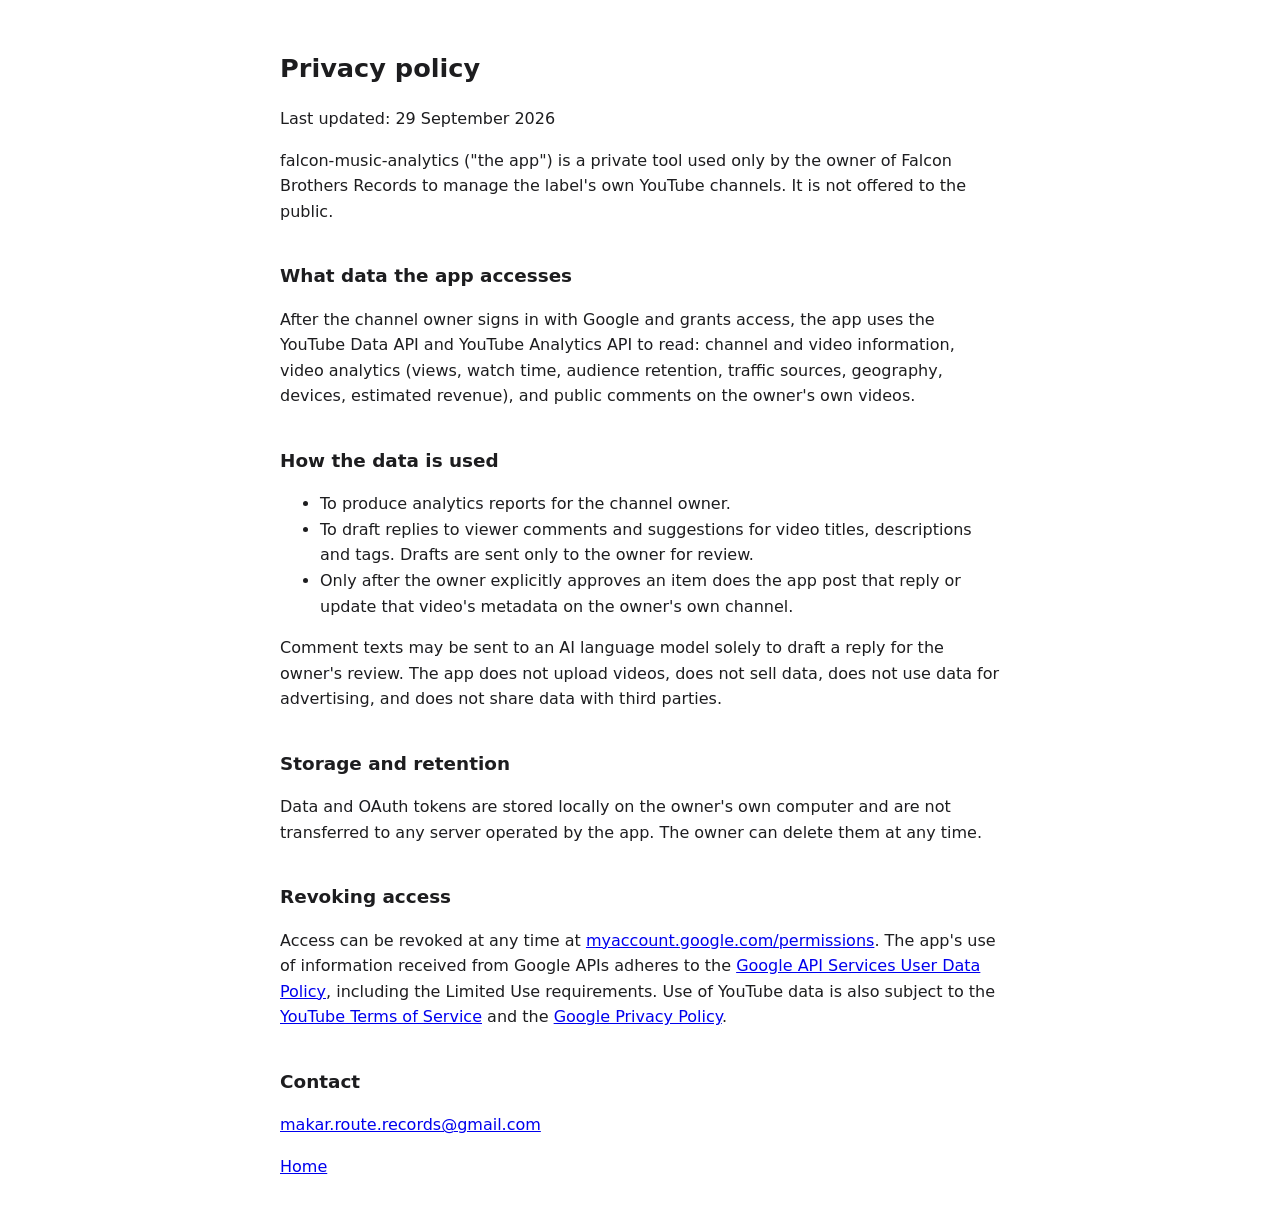
==== privacy.html @ af85955e "Home, privacy policy and terms pages for the falcon-music-analytics OAuth app Co-Authored-By: Claude" ====
<!doctype html>
<html lang="en">
<head>
<meta charset="utf-8">
<meta name="viewport" content="width=device-width, initial-scale=1">
<title>Privacy policy — falcon-music-analytics</title>
<style>
  body { font-family: system-ui, sans-serif; max-width: 720px; margin: 48px auto; padding: 0 16px; line-height: 1.6; color: #1d1d1f; background: #fff; }
  @media (prefers-color-scheme: dark) { body { color: #eee; background: #111; } a { color: #8ab4f8; } }
  h1 { font-size: 1.6rem; } h2 { font-size: 1.15rem; margin-top: 2em; }
</style>
</head>
<body>
<h1>Privacy policy</h1>
<p>Last updated: 29 September 2026</p>
<p>falcon-music-analytics ("the app") is a private tool used only by the owner of Falcon
Brothers Records to manage the label's own YouTube channels. It is not offered to the public.</p>

<h2>What data the app accesses</h2>
<p>After the channel owner signs in with Google and grants access, the app uses the YouTube
Data API and YouTube Analytics API to read: channel and video information, video analytics
(views, watch time, audience retention, traffic sources, geography, devices, estimated
revenue), and public comments on the owner's own videos.</p>

<h2>How the data is used</h2>
<ul>
<li>To produce analytics reports for the channel owner.</li>
<li>To draft replies to viewer comments and suggestions for video titles, descriptions and
tags. Drafts are sent only to the owner for review.</li>
<li>Only after the owner explicitly approves an item does the app post that reply or update
that video's metadata on the owner's own channel.</li>
</ul>
<p>Comment texts may be sent to an AI language model solely to draft a reply for the owner's
review. The app does not upload videos, does not sell data, does not use data for
advertising, and does not share data with third parties.</p>

<h2>Storage and retention</h2>
<p>Data and OAuth tokens are stored locally on the owner's own computer and are not
transferred to any server operated by the app. The owner can delete them at any time.</p>

<h2>Revoking access</h2>
<p>Access can be revoked at any time at
<a href="https://myaccount.google.com/permissions">myaccount.google.com/permissions</a>.
The app's use of information received from Google APIs adheres to the
<a href="https://developers.google.com/terms/api-services-user-data-policy">Google API Services User Data Policy</a>,
including the Limited Use requirements. Use of YouTube data is also subject to the
<a href="https://www.youtube.com/t/terms">YouTube Terms of Service</a> and the
<a href="https://policies.google.com/privacy">Google Privacy Policy</a>.</p>

<h2>Contact</h2>
<p><a href="mailto:makar.route.records@gmail.com">makar.route.records@gmail.com</a></p>
<p><a href="index.html">Home</a></p>
</body>
</html>
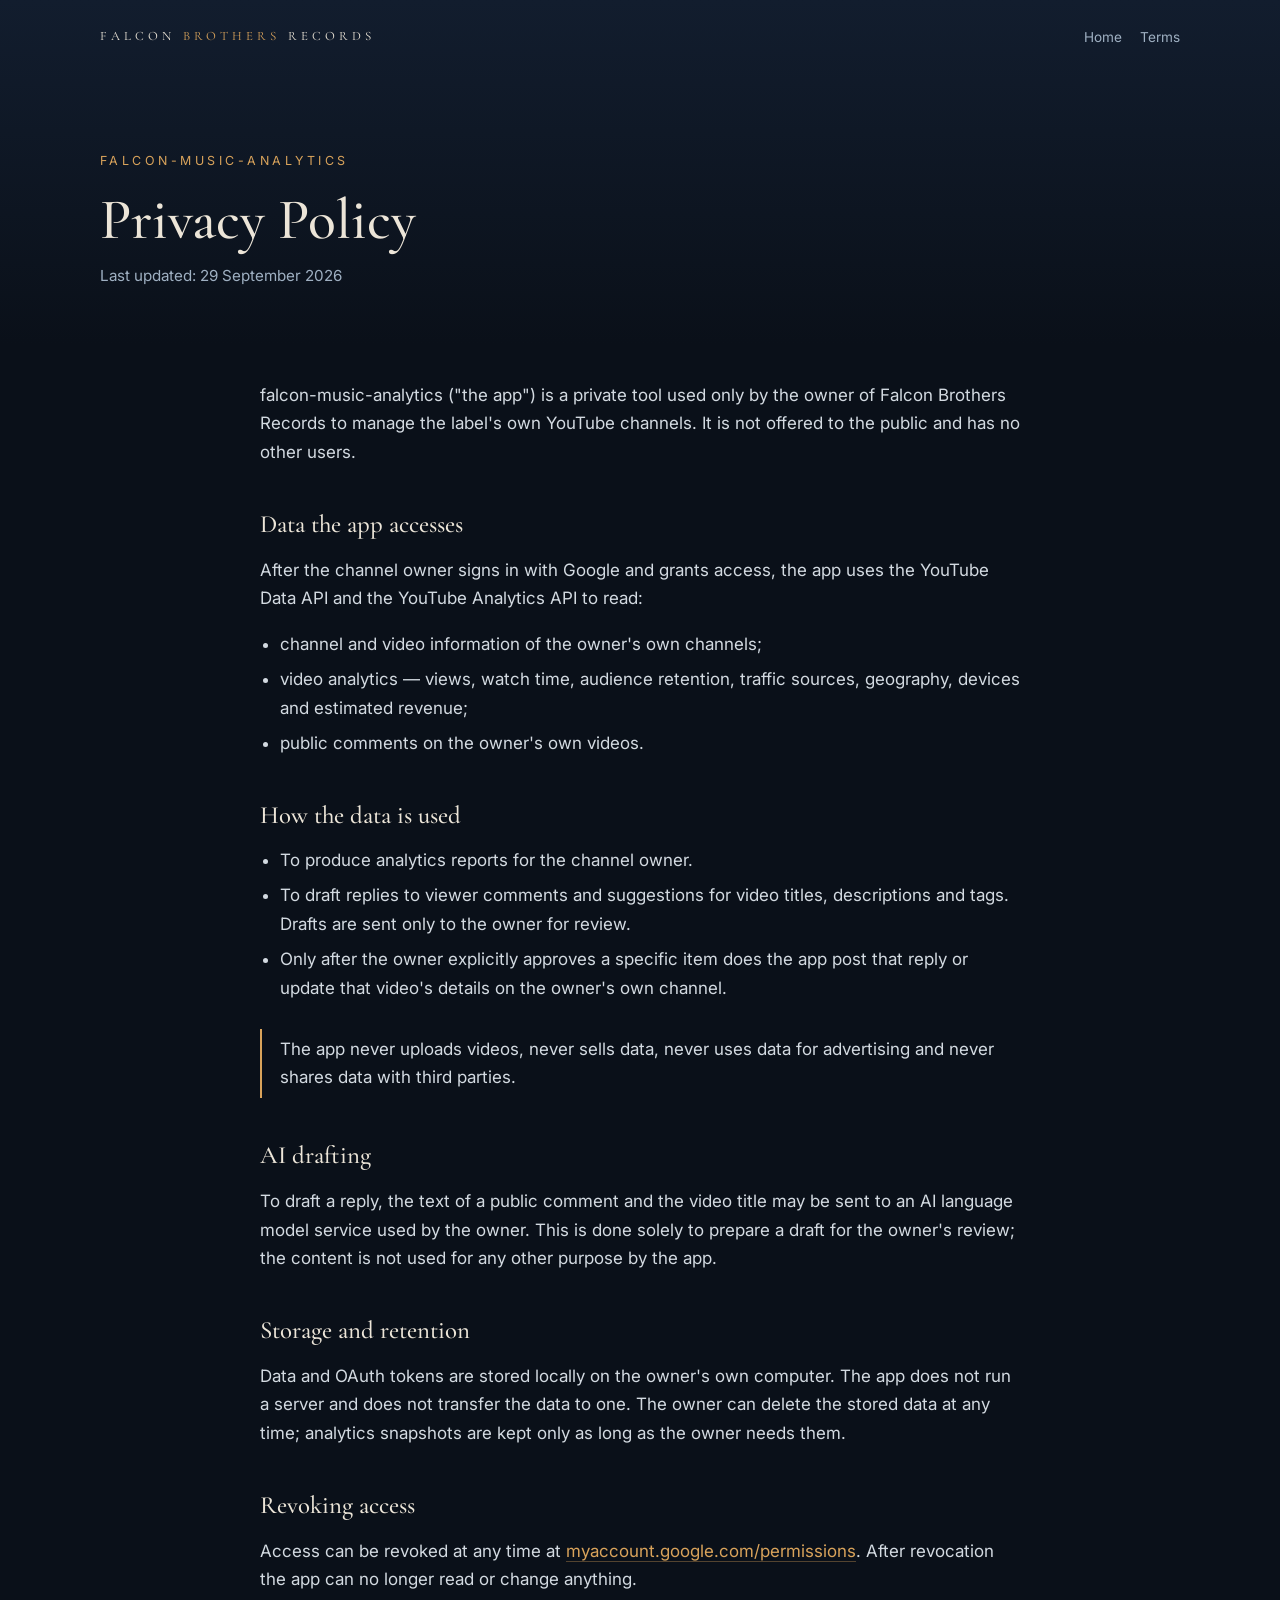
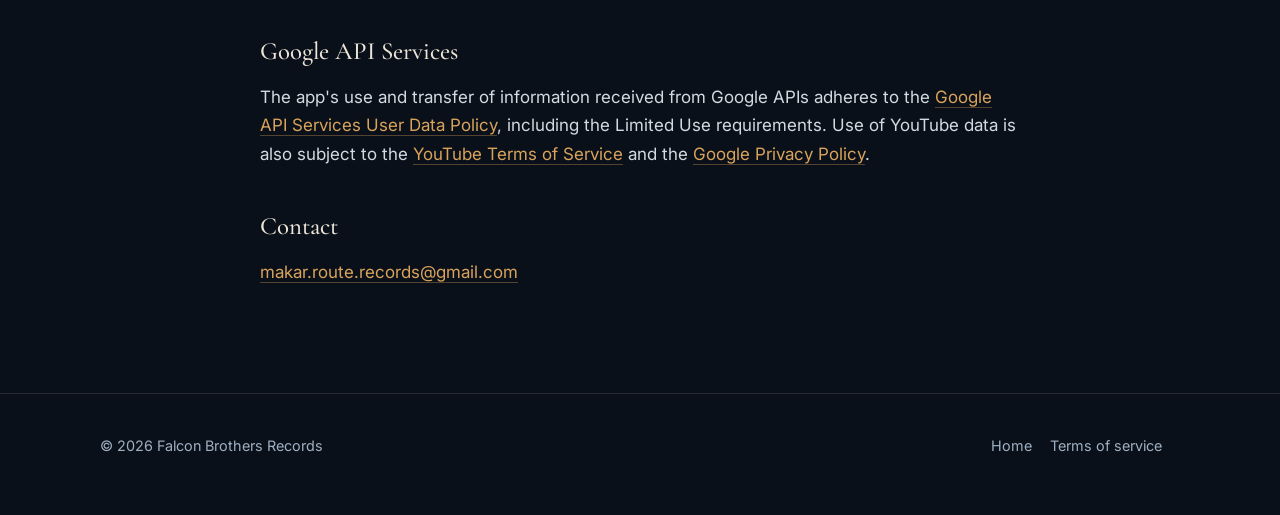
==== commit 86330fe1: "TASK-1: premium branded home, privacy and terms pages Dark cinematic Falcon Brothers Records design " ====
--- a/privacy.html
+++ b/privacy.html
@@ -3,52 +3,73 @@
 <head>
 <meta charset="utf-8">
 <meta name="viewport" content="width=device-width, initial-scale=1">
-<title>Privacy policy — falcon-music-analytics</title>
-<style>
-  body { font-family: system-ui, sans-serif; max-width: 720px; margin: 48px auto; padding: 0 16px; line-height: 1.6; color: #1d1d1f; background: #fff; }
-  @media (prefers-color-scheme: dark) { body { color: #eee; background: #111; } a { color: #8ab4f8; } }
-  h1 { font-size: 1.6rem; } h2 { font-size: 1.15rem; margin-top: 2em; }
-</style>
+<title>Privacy Policy — Falcon Brothers Records</title>
+<meta name="description" content="Privacy policy of the falcon-music-analytics app by Falcon Brothers Records.">
+<link rel="preconnect" href="https://fonts.googleapis.com">
+<link rel="preconnect" href="https://fonts.gstatic.com" crossorigin>
+<link href="https://fonts.googleapis.com/css2?family=Cormorant+Garamond:wght@400;500;600&family=Inter:wght@400;500&display=swap" rel="stylesheet">
+<link rel="stylesheet" href="assets/site.css">
 </head>
 <body>
-<h1>Privacy policy</h1>
-<p>Last updated: 29 September 2026</p>
-<p>falcon-music-analytics ("the app") is a private tool used only by the owner of Falcon
-Brothers Records to manage the label's own YouTube channels. It is not offered to the public.</p>
+<header class="bar">
+  <div class="wrap">
+    <a class="mark" href="./">Falcon <span>Brothers</span> Records</a>
+    <nav class="nav"><a href="./">Home</a><a href="terms.html">Terms</a></nav>
+  </div>
+</header>
 
-<h2>What data the app accesses</h2>
-<p>After the channel owner signs in with Google and grants access, the app uses the YouTube
-Data API and YouTube Analytics API to read: channel and video information, video analytics
-(views, watch time, audience retention, traffic sources, geography, devices, estimated
-revenue), and public comments on the owner's own videos.</p>
+<main>
+  <div class="doc-hero">
+    <div class="wrap">
+      <p class="eyebrow">falcon-music-analytics</p>
+      <h1>Privacy Policy</h1>
+      <p class="meta">Last updated: 29 September 2026</p>
+    </div>
+  </div>
 
-<h2>How the data is used</h2>
-<ul>
-<li>To produce analytics reports for the channel owner.</li>
-<li>To draft replies to viewer comments and suggestions for video titles, descriptions and
-tags. Drafts are sent only to the owner for review.</li>
-<li>Only after the owner explicitly approves an item does the app post that reply or update
-that video's metadata on the owner's own channel.</li>
-</ul>
-<p>Comment texts may be sent to an AI language model solely to draft a reply for the owner's
-review. The app does not upload videos, does not sell data, does not use data for
-advertising, and does not share data with third parties.</p>
+  <div class="doc">
+    <div class="wrap">
+      <p>falcon-music-analytics ("the app") is a private tool used only by the owner of Falcon Brothers Records to manage the label's own YouTube channels. It is not offered to the public and has no other users.</p>
 
-<h2>Storage and retention</h2>
-<p>Data and OAuth tokens are stored locally on the owner's own computer and are not
-transferred to any server operated by the app. The owner can delete them at any time.</p>
+      <h2>Data the app accesses</h2>
+      <p>After the channel owner signs in with Google and grants access, the app uses the YouTube Data API and the YouTube Analytics API to read:</p>
+      <ul>
+        <li>channel and video information of the owner's own channels;</li>
+        <li>video analytics — views, watch time, audience retention, traffic sources, geography, devices and estimated revenue;</li>
+        <li>public comments on the owner's own videos.</li>
+      </ul>
 
-<h2>Revoking access</h2>
-<p>Access can be revoked at any time at
-<a href="https://myaccount.google.com/permissions">myaccount.google.com/permissions</a>.
-The app's use of information received from Google APIs adheres to the
-<a href="https://developers.google.com/terms/api-services-user-data-policy">Google API Services User Data Policy</a>,
-including the Limited Use requirements. Use of YouTube data is also subject to the
-<a href="https://www.youtube.com/t/terms">YouTube Terms of Service</a> and the
-<a href="https://policies.google.com/privacy">Google Privacy Policy</a>.</p>
+      <h2>How the data is used</h2>
+      <ul>
+        <li>To produce analytics reports for the channel owner.</li>
+        <li>To draft replies to viewer comments and suggestions for video titles, descriptions and tags. Drafts are sent only to the owner for review.</li>
+        <li>Only after the owner explicitly approves a specific item does the app post that reply or update that video's details on the owner's own channel.</li>
+      </ul>
+      <p class="note">The app never uploads videos, never sells data, never uses data for advertising and never shares data with third parties.</p>
 
-<h2>Contact</h2>
-<p><a href="mailto:makar.route.records@gmail.com">makar.route.records@gmail.com</a></p>
-<p><a href="index.html">Home</a></p>
+      <h2>AI drafting</h2>
+      <p>To draft a reply, the text of a public comment and the video title may be sent to an AI language model service used by the owner. This is done solely to prepare a draft for the owner's review; the content is not used for any other purpose by the app.</p>
+
+      <h2>Storage and retention</h2>
+      <p>Data and OAuth tokens are stored locally on the owner's own computer. The app does not run a server and does not transfer the data to one. The owner can delete the stored data at any time; analytics snapshots are kept only as long as the owner needs them.</p>
+
+      <h2>Revoking access</h2>
+      <p>Access can be revoked at any time at <a href="https://myaccount.google.com/permissions">myaccount.google.com/permissions</a>. After revocation the app can no longer read or change anything.</p>
+
+      <h2>Google API Services</h2>
+      <p>The app's use and transfer of information received from Google APIs adheres to the <a href="https://developers.google.com/terms/api-services-user-data-policy">Google API Services User Data Policy</a>, including the Limited Use requirements. Use of YouTube data is also subject to the <a href="https://www.youtube.com/t/terms">YouTube Terms of Service</a> and the <a href="https://policies.google.com/privacy">Google Privacy Policy</a>.</p>
+
+      <h2>Contact</h2>
+      <p><a href="mailto:makar.route.records@gmail.com">makar.route.records@gmail.com</a></p>
+    </div>
+  </div>
+</main>
+
+<footer>
+  <div class="wrap">
+    <div>© 2026 Falcon Brothers Records</div>
+    <div><a href="./">Home</a><a href="terms.html">Terms of service</a></div>
+  </div>
+</footer>
 </body>
 </html>
--- a/assets/site.css
+++ b/assets/site.css
@@ -0,0 +1,105 @@
+:root {
+  --night: #0a1019;
+  --night-2: #0f1826;
+  --panel: rgba(18, 28, 43, 0.72);
+  --line: rgba(232, 222, 205, 0.12);
+  --text: #ece5d8;
+  --muted: #9fb0c2;
+  --amber: #d9a35b;
+  --amber-soft: rgba(217, 163, 91, 0.16);
+  --serif: "Cormorant Garamond", "Georgia", "Times New Roman", serif;
+  --sans: "Inter", system-ui, -apple-system, "Segoe UI", Roboto, sans-serif;
+  color-scheme: dark;
+}
+
+* { box-sizing: border-box; }
+html { -webkit-text-size-adjust: 100%; }
+body {
+  margin: 0;
+  background: radial-gradient(1200px 600px at 80% -10%, #16233a 0%, transparent 60%), var(--night);
+  color: var(--text);
+  font-family: var(--sans);
+  font-size: 17px;
+  line-height: 1.7;
+  overflow-x: hidden;
+}
+a { color: var(--amber); text-decoration: none; border-bottom: 1px solid rgba(217, 163, 91, 0.35); }
+a:hover { border-bottom-color: var(--amber); }
+.wrap { width: min(1080px, 100% - 32px); margin: 0 auto; }
+
+/* top bar */
+.bar { position: absolute; inset: 0 0 auto 0; z-index: 3; padding: 22px 0; }
+.bar .wrap { display: flex; align-items: center; justify-content: space-between; gap: 16px; }
+.mark { white-space: nowrap; font-family: var(--serif); letter-spacing: 0.32em; text-transform: uppercase; font-size: 0.8rem; color: var(--text); border: 0; }
+.mark span { color: var(--amber); }
+.nav a { border: 0; color: var(--muted); font-size: 0.85rem; margin-left: 18px; }
+.nav a:hover { color: var(--text); }
+
+/* hero */
+.hero { min-height: 92vh; display: flex; align-items: center; padding: 120px 0 72px; }
+.hero-grid { display: grid; grid-template-columns: 1.05fr 1fr; gap: 56px; align-items: center; }
+.eyebrow { font-size: 0.78rem; letter-spacing: 0.28em; text-transform: uppercase; color: var(--amber); margin: 0 0 18px; }
+h1, h2, h3 { font-family: var(--serif); font-weight: 500; line-height: 1.1; margin: 0; }
+.hero h1 { font-size: clamp(2.8rem, 6.4vw, 5.2rem); letter-spacing: 0.01em; }
+.hero p.lead { max-width: 520px; color: #d2cbbd; font-size: 1.12rem; margin: 22px 0 0; }
+.cta { margin: 34px 0 0; }
+.btn { display: inline-block; padding: 12px 26px; border: 1px solid rgba(217, 163, 91, 0.6); border-radius: 999px; color: var(--text); font-size: 0.9rem; letter-spacing: 0.08em; transition: background 0.25s, border-color 0.25s; }
+.btn:hover { background: var(--amber-soft); border-color: var(--amber); }
+.hero-art { margin: 0; position: relative; }
+.hero-art img { display: block; width: 100%; height: auto; aspect-ratio: 1 / 1; object-fit: cover; border-radius: 18px; border: 1px solid var(--line); box-shadow: 0 40px 80px rgba(0, 0, 0, 0.55), 0 0 90px rgba(217, 163, 91, 0.10); }
+.hero-art figcaption { margin-top: 12px; font-size: 0.78rem; letter-spacing: 0.14em; text-transform: uppercase; color: var(--muted); text-align: right; }
+
+/* sections */
+section { padding: 88px 0; border-top: 1px solid var(--line); }
+section h2 { font-size: clamp(1.9rem, 4vw, 2.7rem); margin-bottom: 12px; }
+section .intro { color: var(--muted); max-width: 640px; margin: 0 0 40px; }
+
+.artists { display: grid; grid-template-columns: repeat(auto-fit, minmax(230px, 1fr)); gap: 18px; }
+.artist {
+  background: var(--panel); border: 1px solid var(--line); border-radius: 14px; padding: 26px 24px;
+  backdrop-filter: blur(6px);
+}
+.artist h3 { font-size: 1.6rem; margin-bottom: 6px; }
+.artist .genre { font-size: 0.72rem; letter-spacing: 0.22em; text-transform: uppercase; color: var(--amber); margin: 0 0 12px; }
+.artist p { margin: 0; color: #cfd6de; font-size: 0.97rem; }
+
+.app { display: grid; grid-template-columns: 1.1fr 1fr; gap: 40px; align-items: start; }
+.card { background: var(--panel); border: 1px solid var(--line); border-radius: 14px; padding: 28px; }
+.card h3 { font-size: 1.35rem; margin-bottom: 14px; }
+ul.clean { list-style: none; padding: 0; margin: 0; }
+ul.clean li { padding: 10px 0 10px 26px; position: relative; border-bottom: 1px solid var(--line); color: #d6dde4; }
+ul.clean li:last-child { border-bottom: 0; }
+ul.clean li::before { content: ""; position: absolute; left: 4px; top: 21px; width: 8px; height: 8px; border-radius: 50%; background: var(--amber); box-shadow: 0 0 12px var(--amber); }
+.pill { display: inline-block; font-size: 0.75rem; letter-spacing: 0.12em; text-transform: uppercase; background: var(--amber-soft); color: var(--amber); padding: 4px 10px; border-radius: 999px; margin-bottom: 14px; }
+
+/* documents (privacy / terms) */
+.doc-hero { padding: 150px 0 40px; background: linear-gradient(180deg, #121d2e 0%, var(--night) 100%); }
+.doc-hero h1 { font-size: clamp(2.3rem, 6vw, 3.6rem); }
+.doc-hero .meta { color: var(--muted); margin-top: 10px; font-size: 0.95rem; }
+.doc { padding: 20px 0 90px; }
+.doc .wrap { max-width: 760px; }
+.doc h2 { font-size: 1.55rem; margin: 44px 0 10px; color: var(--text); }
+.doc p, .doc li { color: #d3dae1; }
+.doc ul { padding-left: 20px; }
+.doc li { margin: 6px 0; }
+.note { border-left: 2px solid var(--amber); padding: 6px 0 6px 18px; color: #d9d2c4; margin: 26px 0; }
+
+footer { border-top: 1px solid var(--line); padding: 40px 0 56px; color: var(--muted); font-size: 0.9rem; }
+footer .wrap { display: flex; flex-wrap: wrap; gap: 18px 28px; justify-content: space-between; }
+footer a { color: var(--muted); border: 0; margin-right: 18px; }
+footer a:hover { color: var(--text); }
+
+@media (max-width: 760px) {
+  body { font-size: 16px; }
+  .nav a { margin-left: 12px; font-size: 0.8rem; }
+  .mark { letter-spacing: 0.16em; font-size: 0.72rem; }
+  .hero { min-height: auto; padding: 104px 0 56px; }
+  .hero-grid { grid-template-columns: 1fr; gap: 36px; }
+  .app { grid-template-columns: 1fr; }
+  section { padding: 64px 0; }
+}
+@media (prefers-reduced-motion: no-preference) {
+  .hero h1, .hero .lead, .eyebrow { animation: rise 1.1s ease-out both; }
+  .hero .lead { animation-delay: 0.15s; }
+  @keyframes rise { from { opacity: 0; transform: translateY(14px); } to { opacity: 1; transform: none; } }
+}
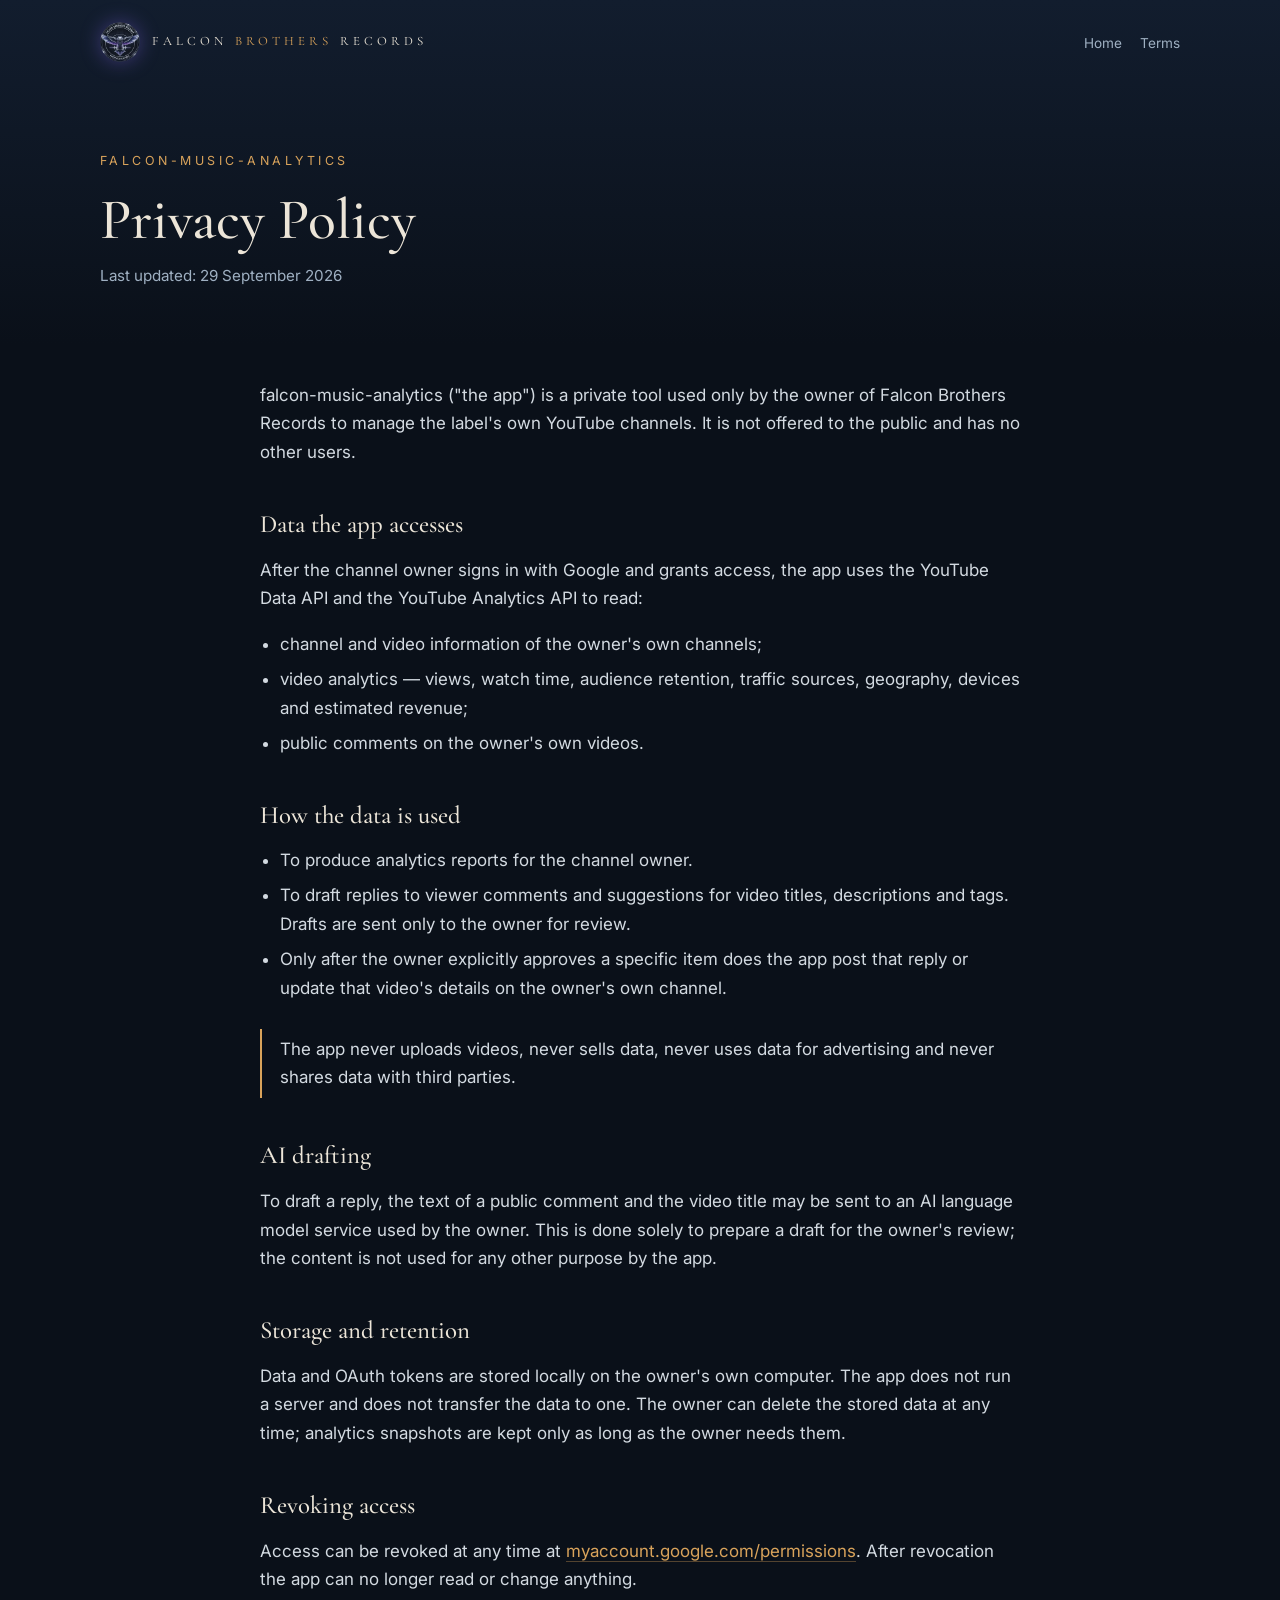
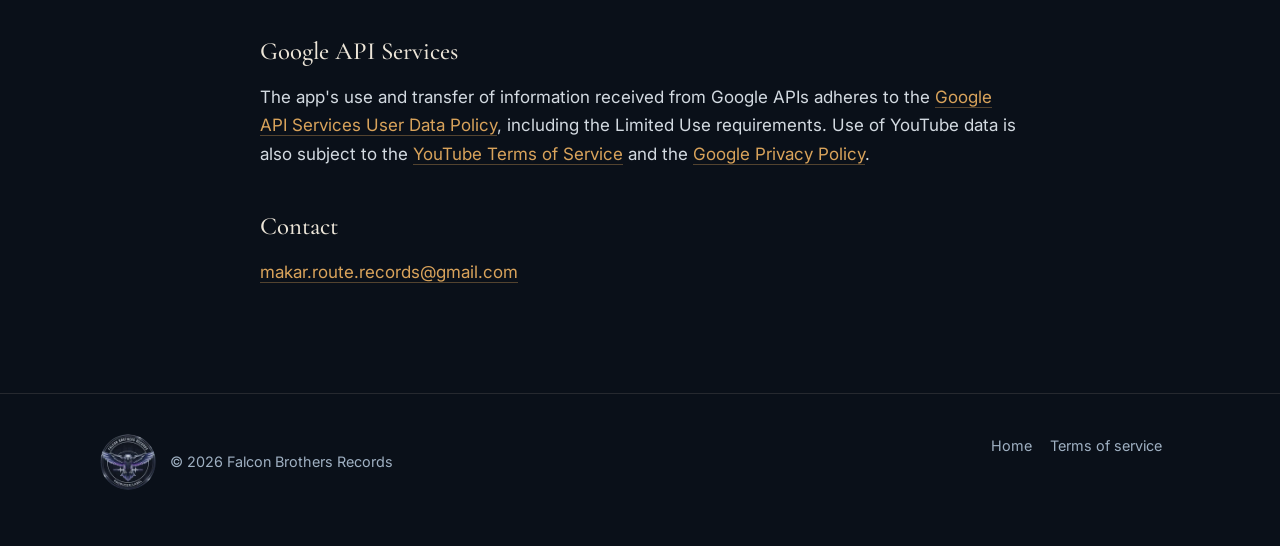
==== commit 27c1853c: "TASK-3: use the label logo in header, footer and favicon Circular emblem cut from Falcon_music_logo." ====
--- a/privacy.html
+++ b/privacy.html
@@ -8,12 +8,16 @@
 <link rel="preconnect" href="https://fonts.googleapis.com">
 <link rel="preconnect" href="https://fonts.gstatic.com" crossorigin>
 <link href="https://fonts.googleapis.com/css2?family=Cormorant+Garamond:wght@400;500;600&family=Inter:wght@400;500&display=swap" rel="stylesheet">
+<link rel="icon" type="image/png" sizes="32x32" href="assets/brand/favicon-32.png">
+<link rel="icon" type="image/png" sizes="64x64" href="assets/brand/favicon-64.png">
+<link rel="apple-touch-icon" href="assets/brand/apple-touch-icon.png">
+<meta name="theme-color" content="#0a1019">
 <link rel="stylesheet" href="assets/site.css">
 </head>
 <body>
 <header class="bar">
   <div class="wrap">
-    <a class="mark" href="./">Falcon <span>Brothers</span> Records</a>
+    <a class="mark" href="./"><img src="assets/brand/logo-128.webp" width="40" height="40" alt="Falcon Brothers Records logo"><span class="word">Falcon <span>Brothers</span> Records</span></a>
     <nav class="nav"><a href="./">Home</a><a href="terms.html">Terms</a></nav>
   </div>
 </header>
@@ -67,7 +71,7 @@
 
 <footer>
   <div class="wrap">
-    <div>© 2026 Falcon Brothers Records</div>
+    <div class="foot-brand"><img src="assets/brand/logo-128.webp" width="56" height="56" alt=""><span>© 2026 Falcon Brothers Records</span></div>
     <div><a href="./">Home</a><a href="terms.html">Terms of service</a></div>
   </div>
 </footer>
--- a/assets/site.css
+++ b/assets/site.css
@@ -30,8 +30,8 @@
 /* top bar */
 .bar { position: absolute; inset: 0 0 auto 0; z-index: 3; padding: 22px 0; }
 .bar .wrap { display: flex; align-items: center; justify-content: space-between; gap: 16px; }
-.mark { white-space: nowrap; font-family: var(--serif); letter-spacing: 0.32em; text-transform: uppercase; font-size: 0.8rem; color: var(--text); border: 0; }
-.mark span { color: var(--amber); }
+.mark { display: inline-flex; align-items: center; gap: 12px; white-space: nowrap; font-family: var(--serif); letter-spacing: 0.32em; text-transform: uppercase; font-size: 0.8rem; color: var(--text); border: 0; }
+.mark .word { color: var(--text); }
 .nav a { border: 0; color: var(--muted); font-size: 0.85rem; margin-left: 18px; }
 .nav a:hover { color: var(--text); }
 
@@ -103,3 +103,20 @@
   .hero .lead { animation-delay: 0.15s; }
   @keyframes rise { from { opacity: 0; transform: translateY(14px); } to { opacity: 1; transform: none; } }
 }
+
+/* logo */
+.mark img { width: 40px; height: 40px; border-radius: 50%; filter: drop-shadow(0 0 10px rgba(139, 110, 255, 0.35)); }
+.mark .word > span { color: var(--amber); }
+.emblem { display: block; width: 112px; height: 112px; border-radius: 50%; margin: 0 0 22px; filter: drop-shadow(0 0 24px rgba(139, 110, 255, 0.35)); }
+.foot-brand { display: flex; align-items: center; gap: 14px; }
+.foot-brand img { width: 56px; height: 56px; border-radius: 50%; opacity: 0.9; }
+@media (max-width: 760px) {
+  .mark img { width: 32px; height: 32px; }
+  .mark { gap: 9px; }
+}
+@media (max-width: 359px) {
+  .mark .word { display: none; }
+}
+@media (max-width: 480px) {
+  .nav a:not(:last-child) { display: none; }
+}
